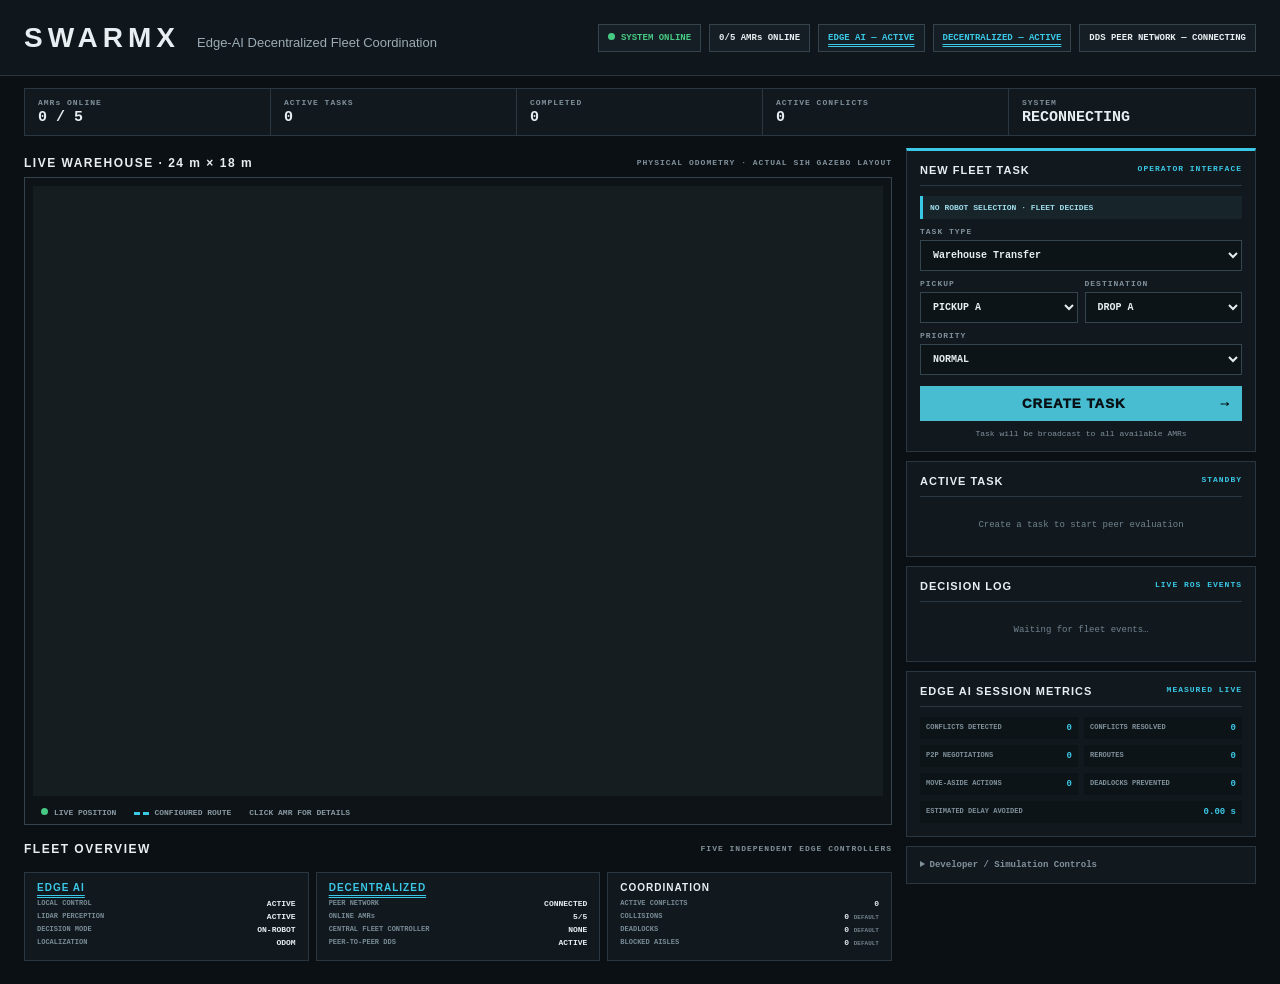
==== src/edge_ai_nav/edge_ai_nav/visualization/static/fleet_dashboard.html @ 5ed185f3 "warehouse" ====
<!doctype html><html><head><meta charset="utf-8"><meta name="viewport" content="width=device-width,initial-scale=1"><title>SWARMX Fleet Command</title><link rel="stylesheet" href="fleet_dashboard.css"></head>
<body><header><div class="brand"><h1>SWARMX</h1><p>Edge-AI Decentralized Fleet Coordination</p></div><div class="header-badges"><b class="online"><i></i>SYSTEM ONLINE</b><b><span id="active-robots">0/5</span> AMRs ONLINE</b><b class="core">EDGE AI — ACTIVE</b><b class="core">DECENTRALIZED — ACTIVE</b><b>DDS PEER NETWORK — <span id="peer-network">CONNECTING</span></b></div></header>
<main><section class="summary"><div><span>AMRs ONLINE</span><b id="sum-online">0 / 5</b></div><div><span>ACTIVE TASKS</span><b id="sum-active">0</b></div><div><span>COMPLETED</span><b id="sum-completed">0</b></div><div><span>ACTIVE CONFLICTS</span><b id="sum-conflicts">0</b></div><div><span>SYSTEM</span><b id="system">WAITING FOR ROS</b></div></section>
<section class="workspace"><div class="primary"><div class="section-title"><h2>LIVE WAREHOUSE · 24 m × 18 m</h2><span>PHYSICAL ODOMETRY · ACTUAL SIH GAZEBO LAYOUT</span></div>
<div class="map-shell"><svg id="warehouse-map" viewBox="0 0 1200 900" role="img" aria-label="Live SIH warehouse map"></svg><div id="robot-detail" class="robot-detail hidden"></div><div class="map-legend"><span><i class="live-dot"></i>LIVE POSITION</span><span><i class="route-dot"></i>CONFIGURED ROUTE</span><span>CLICK AMR FOR DETAILS</span></div></div>
<div class="section-title fleet-title"><h2>FLEET OVERVIEW</h2><span>FIVE INDEPENDENT EDGE CONTROLLERS</span></div><div id="fleet" class="fleet"></div>
<div class="status-panels"><div class="status-panel"><h3 class="core">EDGE AI</h3><p><span>LOCAL CONTROL</span><b>ACTIVE</b></p><p><span>LIDAR PERCEPTION</span><b>ACTIVE</b></p><p><span>DECISION MODE</span><b>ON-ROBOT</b></p><p><span>LOCALIZATION</span><b>ODOM</b></p></div><div class="status-panel"><h3 class="core">DECENTRALIZED</h3><p><span>PEER NETWORK</span><b id="peer-panel">CONNECTED</b></p><p><span>ONLINE AMRs</span><b id="online-panel">5/5</b></p><p><span>CENTRAL FLEET CONTROLLER</span><b>NONE</b></p><p><span>PEER-TO-PEER DDS</span><b>ACTIVE</b></p></div><div class="status-panel"><h3>COORDINATION</h3><p><span>ACTIVE CONFLICTS</span><b id="coord-conflicts">0</b></p><p><span>COLLISIONS</span><b>0 <small>DEFAULT</small></b></p><p><span>DEADLOCKS</span><b>0 <small>DEFAULT</small></b></p><p><span>BLOCKED AISLES</span><b>0 <small>DEFAULT</small></b></p></div></div></div>
<aside><div class="panel task-form"><div class="panel-head"><span>NEW FLEET TASK</span><i>OPERATOR INTERFACE</i></div><div class="no-select">NO ROBOT SELECTION · FLEET DECIDES</div>
<label>TASK TYPE</label><select id="type"><option value="WAREHOUSE_TRANSFER">Warehouse Transfer</option><option value="MATERIAL_PICKUP">Material Pickup</option><option value="DELIVERY">Delivery</option><option value="INSPECTION">Inspection</option><option value="RETURN_TO_LOADING_BAY">Return to Loading Bay</option></select>
<div class="form-row"><div><label>PICKUP</label><select id="pickup"><option value="PICKUP_A">PICKUP A</option><option value="PICKUP_B">PICKUP B</option><option value="LOADING_BAY">LOADING BAY</option><option value="INTERSECTION_A">INTERSECTION A</option></select></div><div><label>DESTINATION</label><select id="destination"><option value="DROP_A">DROP A</option><option value="DROP_B">DROP B</option><option value="LOADING_BAY">LOADING BAY</option><option value="CHARGING_STATION">CHARGING STATION</option></select></div></div>
<label>PRIORITY</label><select id="priority"><option value="1">LOW</option><option value="2" selected>NORMAL</option><option value="3">HIGH</option><option value="4">URGENT</option></select><button id="create">CREATE TASK <span>→</span></button><div id="dispatch" class="dispatch">Task will be broadcast to all available AMRs</div></div>
<div class="panel task-watch"><div class="panel-head"><span>ACTIVE TASK</span><i id="task-state">STANDBY</i></div><div id="task-watch" class="empty">Create a task to start peer evaluation</div></div>
<div class="panel event-panel"><div class="panel-head"><span>DECISION LOG</span><i>LIVE ROS EVENTS</i></div><div id="events" class="events"><div class="empty">Waiting for fleet events…</div></div></div>
<div class="panel metric-panel"><div class="panel-head"><span>EDGE AI SESSION METRICS</span><i>MEASURED LIVE</i></div><div class="metric-grid"><span>CONFLICTS DETECTED<b id="m-detected">0</b></span><span>CONFLICTS RESOLVED<b id="m-resolved">0</b></span><span>P2P NEGOTIATIONS<b id="m-negotiations">0</b></span><span>REROUTES<b id="m-reroutes">0</b></span><span>MOVE-ASIDE ACTIONS<b id="m-move-aside">0</b></span><span>DEADLOCKS PREVENTED<b id="m-deadlocks">0</b></span><span class="wide">ESTIMATED DELAY AVOIDED<b id="m-delay">0.00 s</b></span></div></div>
<details class="panel developer"><summary>Developer / Simulation Controls</summary><p>Simulation controls remain available through the existing ROS launch and test tools.</p></details></aside></section></main><script src="fleet_dashboard.js"></script></body></html>
---- src/edge_ai_nav/edge_ai_nav/visualization/static/fleet_dashboard.css ----
:root{--bg:#0b1014;--panel:#11191f;--panel2:#151f26;--line:#2a3740;--text:#e8eef1;--muted:#80909a;--cyan:#3bc8e6;--green:#47c983;--amber:#e3ad48}*{box-sizing:border-box}body{margin:0;background:#0b1014;color:var(--text);font-family:Inter,Segoe UI,Arial,sans-serif}header{height:76px;display:flex;align-items:center;justify-content:space-between;padding:0 24px;border-bottom:1px solid var(--line);background:#10171c}.brand{display:flex;align-items:baseline;gap:17px}.brand h1{margin:0;font-size:28px;letter-spacing:5px}.brand p{margin:0;color:#9babb4;font-size:13px}.header-badges{display:flex;align-items:center;gap:8px}.header-badges b{border:1px solid #34434c;background:#151e24;padding:8px 9px;font:700 9px ui-monospace,monospace;white-space:nowrap}.header-badges .core,.core{color:var(--cyan);font-weight:900;text-decoration-line:underline;text-decoration-style:double;text-underline-offset:4px}.online{color:var(--green)}.online i,.live-dot{display:inline-block;width:7px;height:7px;background:var(--green);border-radius:50%;margin-right:6px}.summary{display:grid;grid-template-columns:repeat(5,1fr);margin:12px 24px;border:1px solid var(--line);background:#11191f}.summary div{padding:9px 13px;border-right:1px solid var(--line)}.summary div:last-child{border:0}.summary span{display:block;font:700 8px ui-monospace,monospace;color:var(--muted);letter-spacing:1px}.summary b{font:800 15px ui-monospace,monospace}.workspace{display:grid;grid-template-columns:minmax(760px,1fr) 350px;gap:14px;padding:0 24px 24px}.section-title{height:29px;display:flex;align-items:center;justify-content:space-between}.section-title h2{font-size:12px;letter-spacing:1.5px;margin:0}.section-title span{font:700 8px ui-monospace,monospace;color:var(--muted);letter-spacing:1px}
.map-shell{position:relative;background:#0d1317;border:1px solid #34434c;padding:8px 8px 28px;min-height:530px}#warehouse-map{display:block;width:100%;height:auto;max-height:610px;background:#161d21}.floor{fill:#151c20}.zone{stroke:none}.good{fill:#173346}.degraded{fill:#473b1d}.denied{fill:#292327}.corridor{fill:#49545a;opacity:.88}.zone-label{font:700 13px ui-monospace,monospace;fill:#9aabb4;letter-spacing:1px}.intersection{fill:none;stroke-width:5;stroke-dasharray:9 7}.ia{stroke:#e0bb47}.ib{stroke:#dc7b3d}.intersection-label{font:800 12px ui-monospace,monospace;text-anchor:middle;fill:#d9dfe2}.narrow{fill:#56292c;stroke:#c36b63;stroke-width:3}.rack{fill:#263945;stroke:#627684;stroke-width:3}.rack+.zone-label{font-size:11px;fill:#9aacb6}.obstacle-area{fill:none;stroke:#cb9550;stroke-width:3;stroke-dasharray:8 6}.warehouse-border{fill:none;stroke:#a0aab0;stroke-width:7}.station circle{stroke-width:4}.station path{stroke:#e9f3f5;stroke-width:3}.station text{font:800 11px ui-monospace,monospace;fill:#dce6e9}.station.pickup circle{fill:#17734a;stroke:#58d696}.station.drop circle{fill:#7a343b;stroke:#ed6975}.station.charge circle{fill:#236b78;stroke:#57d9ed}.mission-route{fill:none;stroke:#51d9ee;stroke-width:7;stroke-linecap:round;stroke-linejoin:round;stroke-dasharray:14 9;filter:url(#glow)}.route-destination{fill:#0e171b;stroke:#51d9ee;stroke-width:5}.route-task{fill:#7ee7f5;font:800 12px ui-monospace,monospace}.robot-marker{cursor:pointer}.robot-halo{fill:color-mix(in srgb,var(--robot) 18%,transparent);stroke:var(--robot);stroke-width:3}.robot-arrow{fill:var(--robot);stroke:#fff;stroke-width:2}.robot-tag{fill:#0c1216;stroke:#53636c}.robot-label,.robot-battery{text-anchor:middle;fill:#fff;font:800 11px ui-monospace,monospace}.robot-battery{fill:#aebbc2;font-size:8px}.robot-marker.evaluating .robot-halo{stroke-width:8;stroke-dasharray:9 5}.robot-marker.winner .robot-halo{stroke-width:7;filter:url(#glow)}.map-legend{position:absolute;left:16px;bottom:7px;display:flex;gap:18px;color:#8898a1;font:700 8px ui-monospace,monospace}.route-dot{display:inline-block;width:15px;border-top:3px dashed var(--cyan);margin-right:5px}.robot-detail{position:absolute;right:16px;top:16px;width:225px;background:#0e171ced;border:1px solid #50616b;padding:13px;z-index:4}.robot-detail.hidden{display:none}.robot-detail h3{margin:0 0 10px;font-size:15px}.robot-detail h3 i{display:inline-block;width:9px;height:9px;background:var(--robot);border-radius:50%;margin-right:7px}.robot-detail div{display:grid;grid-template-columns:1fr 1fr;gap:6px}.robot-detail span{font:700 8px ui-monospace,monospace;color:var(--muted)}.robot-detail b{font:800 9px ui-monospace,monospace}.robot-detail .active{color:var(--cyan)}.detail-close{position:absolute;right:6px;top:4px;width:auto;margin:0;padding:2px 7px;background:none;color:#aebbc2;font-size:16px}
.fleet-title{margin-top:9px}.fleet{display:grid;grid-template-columns:repeat(5,minmax(130px,1fr));gap:7px}.robot-card{--robot:#fff;background:#111a20;border:1px solid var(--line);border-top:3px solid var(--robot);padding:9px}.robot-top{display:flex;justify-content:space-between;align-items:center}.robot-name{font-size:12px;font-weight:900}.robot-name i{display:inline-block;width:7px;height:7px;border-radius:50%;background:var(--robot);margin-right:5px}.state{font:800 7px ui-monospace,monospace;color:#a8b6bd}.state.EXECUTING{color:var(--green)}.state.ASSIGNED,.state.WAITING{color:var(--amber)}.state.OFFLINE{color:#e76573}.card-task{font:700 8px ui-monospace,monospace;color:#9ddce8;margin:7px 0;white-space:nowrap;overflow:hidden;text-overflow:ellipsis}.robot-card dl{display:grid;grid-template-columns:1fr 1fr;gap:3px;margin:0}.robot-card dt{font:700 7px ui-monospace,monospace;color:#71838e}.robot-card dd{font:800 8px ui-monospace,monospace;margin:0;text-align:right;white-space:nowrap;overflow:hidden;text-overflow:ellipsis}.progress{height:3px;background:#080d10;margin-top:7px}.progress i{display:block;height:100%;background:var(--robot)}.status-panels{display:grid;grid-template-columns:repeat(3,1fr);gap:7px;margin-top:9px}.status-panel{background:#11191f;border:1px solid var(--line);padding:9px 12px}.status-panel h3{font-size:10px;letter-spacing:1px;margin:0 0 6px}.status-panel p{display:flex;justify-content:space-between;margin:4px 0}.status-panel p span{font:700 7px ui-monospace,monospace;color:#788b95}.status-panel p b{font:800 8px ui-monospace,monospace}.status-panel small{font-size:6px;color:#71808a}
aside{display:flex;flex-direction:column;gap:9px}.panel{background:#11191f;border:1px solid var(--line);padding:13px}.panel-head{display:flex;justify-content:space-between;border-bottom:1px solid var(--line);padding-bottom:9px;margin-bottom:10px;font-size:11px;font-weight:900;letter-spacing:1px}.panel-head i{font:700 8px ui-monospace,monospace;color:var(--cyan)}.no-select{background:#17252b;border-left:3px solid var(--cyan);padding:7px;font:800 8px ui-monospace,monospace;color:#9edcea}label{display:block;margin:8px 0 4px;color:#80909a;font:800 8px ui-monospace,monospace;letter-spacing:1px}select{width:100%;background:#0d1418;color:#e6edef;border:1px solid #35454e;padding:8px;font:700 10px ui-monospace,monospace}.form-row{display:grid;grid-template-columns:1fr 1fr;gap:7px}button{width:100%;margin-top:11px;padding:10px;border:0;background:#48bdd2;color:#071014;font-weight:950;letter-spacing:1px;cursor:pointer}button span{float:right}.dispatch{padding-top:8px;text-align:center;font:8px ui-monospace,monospace;color:#81919a}.task-id{font:900 19px ui-monospace,monospace}.task-type{color:#93a6af;font:800 9px ui-monospace,monospace}.task-route{display:grid;grid-template-columns:1fr 18px 1fr;align-items:center;margin:9px 0;padding:8px;background:#0d1418;text-align:center;font:800 9px ui-monospace,monospace}.task-route i{color:var(--cyan)}.bidding,.auto{color:var(--amber);font:900 10px ui-monospace,monospace;margin:8px 0}.auto{color:var(--green)}.winner{font-size:22px;font-weight:950;color:var(--cyan)}.reason,.assignment-mode{font:8px ui-monospace,monospace;color:#8fa0a9;line-height:1.6}.assignment-mode{margin-top:7px;color:#58cde2}.bid{display:flex;justify-content:space-between;border-top:1px solid #25323a;padding:5px 0;font:8px ui-monospace,monospace}.bid b{color:var(--green)}.events{max-height:190px;overflow:auto}.event{display:grid;grid-template-columns:53px 1fr;gap:5px;padding:5px 0;border-bottom:1px solid #25323a;font:8px ui-monospace,monospace}.event time{color:var(--cyan)}.event span{color:#acbac1}.empty{text-align:center;padding:13px;color:#71838d;font:9px ui-monospace,monospace}.developer summary{cursor:pointer;color:#81929b;font:800 9px ui-monospace,monospace}.developer p{font:8px ui-monospace,monospace;color:#71838d}.task-form{border-top:3px solid var(--cyan)}
.mission-route{stroke:var(--route);stroke-width:2.5;opacity:0.32;filter:none}.route-destination{stroke:var(--route);stroke-width:2.5;opacity:0.32}.route-task{fill:var(--route);opacity:0.65}
.metric-grid{display:grid;grid-template-columns:1fr 1fr;gap:6px}.metric-grid span{display:flex;justify-content:space-between;background:#0d1418;padding:6px;color:#7f919b;font:700 7px ui-monospace,monospace}.metric-grid b{color:var(--cyan);font-size:9px}.metric-grid .wide{grid-column:1/-1}
@media(max-width:1100px){header{height:auto;min-height:76px;flex-wrap:wrap;gap:12px;padding-top:12px;padding-bottom:12px}.header-badges{flex-wrap:wrap}.workspace{grid-template-columns:1fr}.fleet{grid-template-columns:repeat(2,1fr)}.status-panels{grid-template-columns:1fr}.map-shell{min-height:420px}}
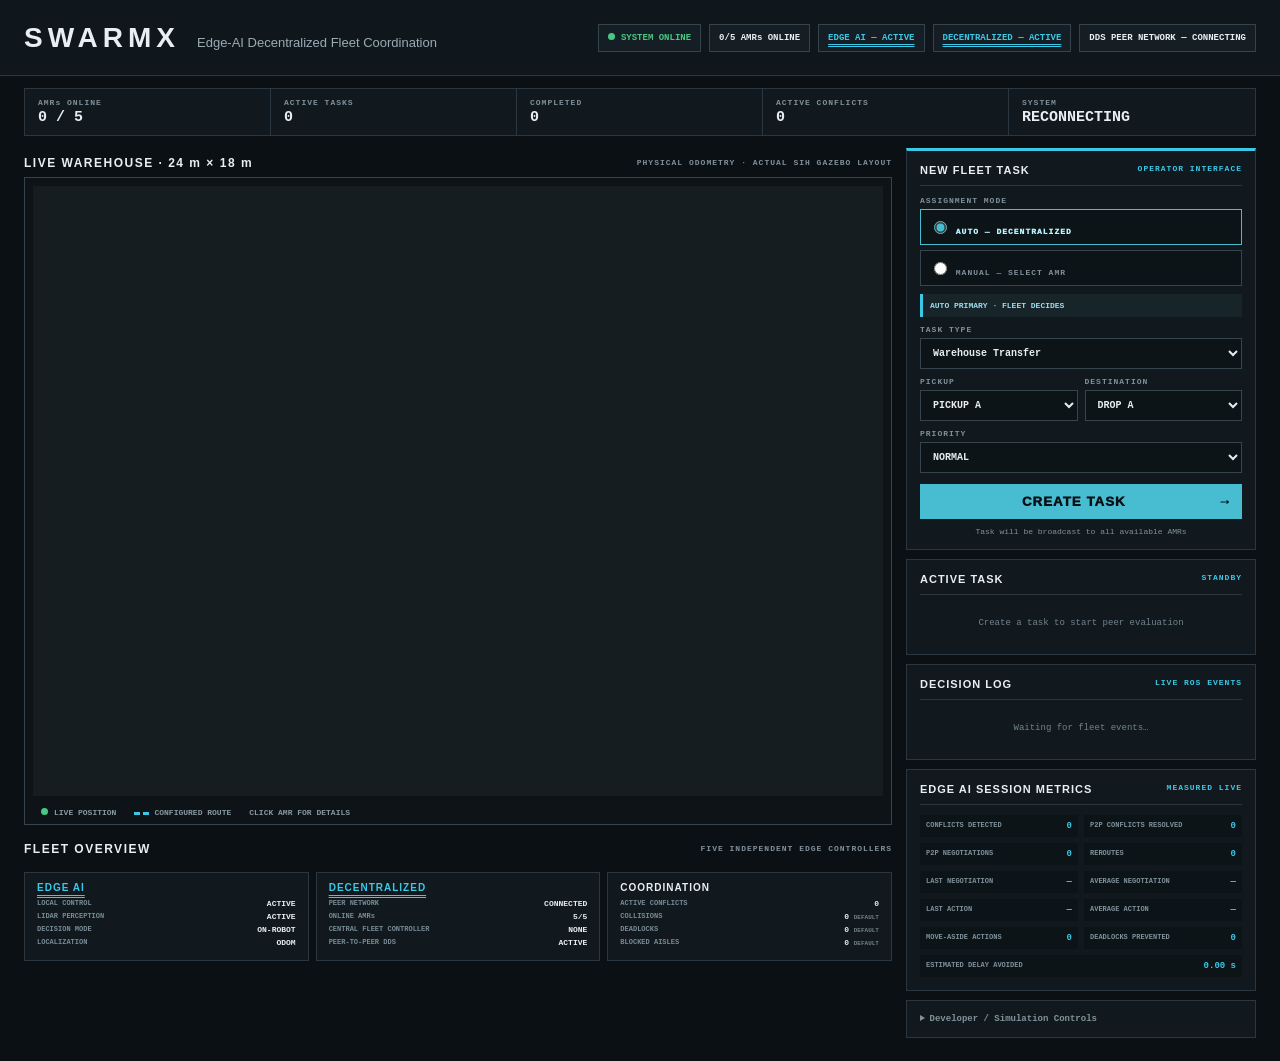
==== commit 79c70293: "Dashboard Updated" ====
--- a/src/edge_ai_nav/edge_ai_nav/visualization/static/fleet_dashboard.html
+++ b/src/edge_ai_nav/edge_ai_nav/visualization/static/fleet_dashboard.html
@@ -5,11 +5,11 @@
 <div class="map-shell"><svg id="warehouse-map" viewBox="0 0 1200 900" role="img" aria-label="Live SIH warehouse map"></svg><div id="robot-detail" class="robot-detail hidden"></div><div class="map-legend"><span><i class="live-dot"></i>LIVE POSITION</span><span><i class="route-dot"></i>CONFIGURED ROUTE</span><span>CLICK AMR FOR DETAILS</span></div></div>
 <div class="section-title fleet-title"><h2>FLEET OVERVIEW</h2><span>FIVE INDEPENDENT EDGE CONTROLLERS</span></div><div id="fleet" class="fleet"></div>
 <div class="status-panels"><div class="status-panel"><h3 class="core">EDGE AI</h3><p><span>LOCAL CONTROL</span><b>ACTIVE</b></p><p><span>LIDAR PERCEPTION</span><b>ACTIVE</b></p><p><span>DECISION MODE</span><b>ON-ROBOT</b></p><p><span>LOCALIZATION</span><b>ODOM</b></p></div><div class="status-panel"><h3 class="core">DECENTRALIZED</h3><p><span>PEER NETWORK</span><b id="peer-panel">CONNECTED</b></p><p><span>ONLINE AMRs</span><b id="online-panel">5/5</b></p><p><span>CENTRAL FLEET CONTROLLER</span><b>NONE</b></p><p><span>PEER-TO-PEER DDS</span><b>ACTIVE</b></p></div><div class="status-panel"><h3>COORDINATION</h3><p><span>ACTIVE CONFLICTS</span><b id="coord-conflicts">0</b></p><p><span>COLLISIONS</span><b>0 <small>DEFAULT</small></b></p><p><span>DEADLOCKS</span><b>0 <small>DEFAULT</small></b></p><p><span>BLOCKED AISLES</span><b>0 <small>DEFAULT</small></b></p></div></div></div>
-<aside><div class="panel task-form"><div class="panel-head"><span>NEW FLEET TASK</span><i>OPERATOR INTERFACE</i></div><div class="no-select">NO ROBOT SELECTION · FLEET DECIDES</div>
+<aside><div class="panel task-form"><div class="panel-head"><span>NEW FLEET TASK</span><i>OPERATOR INTERFACE</i></div><label>ASSIGNMENT MODE</label><div class="assignment-picker"><label class="primary-mode"><input type="radio" name="assignment-mode" value="AUTO" checked> AUTO — DECENTRALIZED</label><label><input type="radio" name="assignment-mode" value="MANUAL"> MANUAL — SELECT AMR</label></div><div id="manual-robot-wrap" class="manual-robot hidden"><label>OPERATOR SELECTED AMR</label><select id="manual-robot"><option value="amr_alpha">ALPHA 1</option><option value="amr_bravo">ALPHA 2</option><option value="amr_charlie">ALPHA 3</option><option value="amr_delta">ALPHA 4</option><option value="amr_echo">ALPHA 5</option></select></div><div id="assignment-note" class="no-select">AUTO PRIMARY · FLEET DECIDES</div>
 <label>TASK TYPE</label><select id="type"><option value="WAREHOUSE_TRANSFER">Warehouse Transfer</option><option value="MATERIAL_PICKUP">Material Pickup</option><option value="DELIVERY">Delivery</option><option value="INSPECTION">Inspection</option><option value="RETURN_TO_LOADING_BAY">Return to Loading Bay</option></select>
 <div class="form-row"><div><label>PICKUP</label><select id="pickup"><option value="PICKUP_A">PICKUP A</option><option value="PICKUP_B">PICKUP B</option><option value="LOADING_BAY">LOADING BAY</option><option value="INTERSECTION_A">INTERSECTION A</option></select></div><div><label>DESTINATION</label><select id="destination"><option value="DROP_A">DROP A</option><option value="DROP_B">DROP B</option><option value="LOADING_BAY">LOADING BAY</option><option value="CHARGING_STATION">CHARGING STATION</option></select></div></div>
 <label>PRIORITY</label><select id="priority"><option value="1">LOW</option><option value="2" selected>NORMAL</option><option value="3">HIGH</option><option value="4">URGENT</option></select><button id="create">CREATE TASK <span>→</span></button><div id="dispatch" class="dispatch">Task will be broadcast to all available AMRs</div></div>
 <div class="panel task-watch"><div class="panel-head"><span>ACTIVE TASK</span><i id="task-state">STANDBY</i></div><div id="task-watch" class="empty">Create a task to start peer evaluation</div></div>
 <div class="panel event-panel"><div class="panel-head"><span>DECISION LOG</span><i>LIVE ROS EVENTS</i></div><div id="events" class="events"><div class="empty">Waiting for fleet events…</div></div></div>
-<div class="panel metric-panel"><div class="panel-head"><span>EDGE AI SESSION METRICS</span><i>MEASURED LIVE</i></div><div class="metric-grid"><span>CONFLICTS DETECTED<b id="m-detected">0</b></span><span>CONFLICTS RESOLVED<b id="m-resolved">0</b></span><span>P2P NEGOTIATIONS<b id="m-negotiations">0</b></span><span>REROUTES<b id="m-reroutes">0</b></span><span>MOVE-ASIDE ACTIONS<b id="m-move-aside">0</b></span><span>DEADLOCKS PREVENTED<b id="m-deadlocks">0</b></span><span class="wide">ESTIMATED DELAY AVOIDED<b id="m-delay">0.00 s</b></span></div></div>
+<div class="panel metric-panel"><div class="panel-head"><span>EDGE AI SESSION METRICS</span><i>MEASURED LIVE</i></div><div class="metric-grid"><span>CONFLICTS DETECTED<b id="m-detected">0</b></span><span>P2P CONFLICTS RESOLVED<b id="m-resolved">0</b></span><span>P2P NEGOTIATIONS<b id="m-negotiations">0</b></span><span>REROUTES<b id="m-reroutes">0</b></span><span>LAST NEGOTIATION<b id="m-last-decision">—</b></span><span>AVERAGE NEGOTIATION<b id="m-avg-decision">—</b></span><span>LAST ACTION<b id="m-last-action">—</b></span><span>AVERAGE ACTION<b id="m-avg-action">—</b></span><span>MOVE-ASIDE ACTIONS<b id="m-move-aside">0</b></span><span>DEADLOCKS PREVENTED<b id="m-deadlocks">0</b></span><span class="wide">ESTIMATED DELAY AVOIDED<b id="m-delay">0.00 s</b></span></div></div>
 <details class="panel developer"><summary>Developer / Simulation Controls</summary><p>Simulation controls remain available through the existing ROS launch and test tools.</p></details></aside></section></main><script src="fleet_dashboard.js"></script></body></html>
--- a/src/edge_ai_nav/edge_ai_nav/visualization/static/fleet_dashboard.css
+++ b/src/edge_ai_nav/edge_ai_nav/visualization/static/fleet_dashboard.css
@@ -1,7 +1,13 @@
 :root{--bg:#0b1014;--panel:#11191f;--panel2:#151f26;--line:#2a3740;--text:#e8eef1;--muted:#80909a;--cyan:#3bc8e6;--green:#47c983;--amber:#e3ad48}*{box-sizing:border-box}body{margin:0;background:#0b1014;color:var(--text);font-family:Inter,Segoe UI,Arial,sans-serif}header{height:76px;display:flex;align-items:center;justify-content:space-between;padding:0 24px;border-bottom:1px solid var(--line);background:#10171c}.brand{display:flex;align-items:baseline;gap:17px}.brand h1{margin:0;font-size:28px;letter-spacing:5px}.brand p{margin:0;color:#9babb4;font-size:13px}.header-badges{display:flex;align-items:center;gap:8px}.header-badges b{border:1px solid #34434c;background:#151e24;padding:8px 9px;font:700 9px ui-monospace,monospace;white-space:nowrap}.header-badges .core,.core{color:var(--cyan);font-weight:900;text-decoration-line:underline;text-decoration-style:double;text-underline-offset:4px}.online{color:var(--green)}.online i,.live-dot{display:inline-block;width:7px;height:7px;background:var(--green);border-radius:50%;margin-right:6px}.summary{display:grid;grid-template-columns:repeat(5,1fr);margin:12px 24px;border:1px solid var(--line);background:#11191f}.summary div{padding:9px 13px;border-right:1px solid var(--line)}.summary div:last-child{border:0}.summary span{display:block;font:700 8px ui-monospace,monospace;color:var(--muted);letter-spacing:1px}.summary b{font:800 15px ui-monospace,monospace}.workspace{display:grid;grid-template-columns:minmax(760px,1fr) 350px;gap:14px;padding:0 24px 24px}.section-title{height:29px;display:flex;align-items:center;justify-content:space-between}.section-title h2{font-size:12px;letter-spacing:1.5px;margin:0}.section-title span{font:700 8px ui-monospace,monospace;color:var(--muted);letter-spacing:1px}
-.map-shell{position:relative;background:#0d1317;border:1px solid #34434c;padding:8px 8px 28px;min-height:530px}#warehouse-map{display:block;width:100%;height:auto;max-height:610px;background:#161d21}.floor{fill:#151c20}.zone{stroke:none}.good{fill:#173346}.degraded{fill:#473b1d}.denied{fill:#292327}.corridor{fill:#49545a;opacity:.88}.zone-label{font:700 13px ui-monospace,monospace;fill:#9aabb4;letter-spacing:1px}.intersection{fill:none;stroke-width:5;stroke-dasharray:9 7}.ia{stroke:#e0bb47}.ib{stroke:#dc7b3d}.intersection-label{font:800 12px ui-monospace,monospace;text-anchor:middle;fill:#d9dfe2}.narrow{fill:#56292c;stroke:#c36b63;stroke-width:3}.rack{fill:#263945;stroke:#627684;stroke-width:3}.rack+.zone-label{font-size:11px;fill:#9aacb6}.obstacle-area{fill:none;stroke:#cb9550;stroke-width:3;stroke-dasharray:8 6}.warehouse-border{fill:none;stroke:#a0aab0;stroke-width:7}.station circle{stroke-width:4}.station path{stroke:#e9f3f5;stroke-width:3}.station text{font:800 11px ui-monospace,monospace;fill:#dce6e9}.station.pickup circle{fill:#17734a;stroke:#58d696}.station.drop circle{fill:#7a343b;stroke:#ed6975}.station.charge circle{fill:#236b78;stroke:#57d9ed}.mission-route{fill:none;stroke:#51d9ee;stroke-width:7;stroke-linecap:round;stroke-linejoin:round;stroke-dasharray:14 9;filter:url(#glow)}.route-destination{fill:#0e171b;stroke:#51d9ee;stroke-width:5}.route-task{fill:#7ee7f5;font:800 12px ui-monospace,monospace}.robot-marker{cursor:pointer}.robot-halo{fill:color-mix(in srgb,var(--robot) 18%,transparent);stroke:var(--robot);stroke-width:3}.robot-arrow{fill:var(--robot);stroke:#fff;stroke-width:2}.robot-tag{fill:#0c1216;stroke:#53636c}.robot-label,.robot-battery{text-anchor:middle;fill:#fff;font:800 11px ui-monospace,monospace}.robot-battery{fill:#aebbc2;font-size:8px}.robot-marker.evaluating .robot-halo{stroke-width:8;stroke-dasharray:9 5}.robot-marker.winner .robot-halo{stroke-width:7;filter:url(#glow)}.map-legend{position:absolute;left:16px;bottom:7px;display:flex;gap:18px;color:#8898a1;font:700 8px ui-monospace,monospace}.route-dot{display:inline-block;width:15px;border-top:3px dashed var(--cyan);margin-right:5px}.robot-detail{position:absolute;right:16px;top:16px;width:225px;background:#0e171ced;border:1px solid #50616b;padding:13px;z-index:4}.robot-detail.hidden{display:none}.robot-detail h3{margin:0 0 10px;font-size:15px}.robot-detail h3 i{display:inline-block;width:9px;height:9px;background:var(--robot);border-radius:50%;margin-right:7px}.robot-detail div{display:grid;grid-template-columns:1fr 1fr;gap:6px}.robot-detail span{font:700 8px ui-monospace,monospace;color:var(--muted)}.robot-detail b{font:800 9px ui-monospace,monospace}.robot-detail .active{color:var(--cyan)}.detail-close{position:absolute;right:6px;top:4px;width:auto;margin:0;padding:2px 7px;background:none;color:#aebbc2;font-size:16px}
-.fleet-title{margin-top:9px}.fleet{display:grid;grid-template-columns:repeat(5,minmax(130px,1fr));gap:7px}.robot-card{--robot:#fff;background:#111a20;border:1px solid var(--line);border-top:3px solid var(--robot);padding:9px}.robot-top{display:flex;justify-content:space-between;align-items:center}.robot-name{font-size:12px;font-weight:900}.robot-name i{display:inline-block;width:7px;height:7px;border-radius:50%;background:var(--robot);margin-right:5px}.state{font:800 7px ui-monospace,monospace;color:#a8b6bd}.state.EXECUTING{color:var(--green)}.state.ASSIGNED,.state.WAITING{color:var(--amber)}.state.OFFLINE{color:#e76573}.card-task{font:700 8px ui-monospace,monospace;color:#9ddce8;margin:7px 0;white-space:nowrap;overflow:hidden;text-overflow:ellipsis}.robot-card dl{display:grid;grid-template-columns:1fr 1fr;gap:3px;margin:0}.robot-card dt{font:700 7px ui-monospace,monospace;color:#71838e}.robot-card dd{font:800 8px ui-monospace,monospace;margin:0;text-align:right;white-space:nowrap;overflow:hidden;text-overflow:ellipsis}.progress{height:3px;background:#080d10;margin-top:7px}.progress i{display:block;height:100%;background:var(--robot)}.status-panels{display:grid;grid-template-columns:repeat(3,1fr);gap:7px;margin-top:9px}.status-panel{background:#11191f;border:1px solid var(--line);padding:9px 12px}.status-panel h3{font-size:10px;letter-spacing:1px;margin:0 0 6px}.status-panel p{display:flex;justify-content:space-between;margin:4px 0}.status-panel p span{font:700 7px ui-monospace,monospace;color:#788b95}.status-panel p b{font:800 8px ui-monospace,monospace}.status-panel small{font-size:6px;color:#71808a}
+.map-shell{position:relative;background:#0d1317;border:1px solid #34434c;padding:8px 8px 28px;min-height:530px}#warehouse-map{display:block;width:100%;height:auto;max-height:610px;background:#161d21}.floor{fill:#151c20}.zone{stroke:none}.good{fill:#173346}.degraded{fill:#473b1d}.denied{fill:#292327}.corridor{fill:#49545a;opacity:.88}.zone-label{font:700 13px ui-monospace,monospace;fill:#9aabb4;letter-spacing:1px}.intersection{fill:none;stroke-width:5;stroke-dasharray:9 7}.ia{stroke:#e0bb47}.ib{stroke:#dc7b3d}.intersection-label{font:800 12px ui-monospace,monospace;text-anchor:middle;fill:#d9dfe2}.narrow{fill:#56292c;stroke:#c36b63;stroke-width:3}.rack{fill:#263945;stroke:#627684;stroke-width:3}.rack+.zone-label{font-size:11px;fill:#9aacb6}.obstacle-area{fill:none;stroke:#cb9550;stroke-width:3;stroke-dasharray:8 6}.warehouse-border{fill:none;stroke:#a0aab0;stroke-width:7}.station circle{stroke-width:4}.station path{stroke:#e9f3f5;stroke-width:3}.station text{font:800 11px ui-monospace,monospace;fill:#dce6e9}.station.pickup circle{fill:#17734a;stroke:#58d696}.station.drop circle{fill:#7a343b;stroke:#ed6975}.station.charge circle{fill:#236b78;stroke:#57d9ed}.mission-route{fill:none;stroke:var(--route,#51d9ee);stroke-width:7;stroke-linecap:round;stroke-linejoin:round;stroke-dasharray:14 9;filter:url(#glow)}.charging-route{opacity:.23;stroke-width:2;filter:none}.route-destination{fill:#0e171b;stroke:#51d9ee;stroke-width:5}.route-task{fill:#7ee7f5;font:800 12px ui-monospace,monospace}.robot-marker{cursor:pointer}.robot-halo{fill:color-mix(in srgb,var(--robot) 18%,transparent);stroke:var(--robot);stroke-width:3}.robot-arrow{fill:var(--robot);stroke:#fff;stroke-width:2}.robot-tag{fill:#0c1216;stroke:#53636c}.robot-label,.robot-battery{text-anchor:middle;fill:#fff;font:800 11px ui-monospace,monospace}.robot-battery{fill:#aebbc2;font-size:8px}.robot-marker.evaluating .robot-halo{stroke-width:8;stroke-dasharray:9 5}.robot-marker.winner .robot-halo{stroke-width:7;filter:url(#glow)}.map-legend{position:absolute;left:16px;bottom:7px;display:flex;gap:18px;color:#8898a1;font:700 8px ui-monospace,monospace}.route-dot{display:inline-block;width:15px;border-top:3px dashed var(--cyan);margin-right:5px}.robot-detail{position:absolute;right:16px;top:16px;width:225px;background:#0e171ced;border:1px solid #50616b;padding:13px;z-index:4}.robot-detail.hidden{display:none}.robot-detail h3{margin:0 0 10px;font-size:15px}.robot-detail h3 i{display:inline-block;width:9px;height:9px;background:var(--robot);border-radius:50%;margin-right:7px}.robot-detail div{display:grid;grid-template-columns:1fr 1fr;gap:6px}.robot-detail span{font:700 8px ui-monospace,monospace;color:var(--muted)}.robot-detail b{font:800 9px ui-monospace,monospace}.robot-detail .active{color:var(--cyan)}.detail-close{position:absolute;right:6px;top:4px;width:auto;margin:0;padding:2px 7px;background:none;color:#aebbc2;font-size:16px}
+.fleet-title{margin-top:9px}.fleet{display:grid;grid-template-columns:repeat(5,minmax(130px,1fr));gap:7px}.robot-card{--robot:#fff;background:#111a20;border:1px solid var(--line);border-top:3px solid var(--robot);padding:9px}.robot-top,.battery-row{display:flex;justify-content:space-between;align-items:center}.robot-name{font-size:12px;font-weight:900}.robot-name i{display:inline-block;width:7px;height:7px;border-radius:50%;background:var(--robot);margin-right:5px}.state{font:800 7px ui-monospace,monospace;color:#a8b6bd}.state.EXECUTING,.state.CHARGING{color:var(--green)}.state.ASSIGNED,.state.WAITING,.state.DOCKING{color:var(--amber)}.state.OFFLINE{color:#e76573}.card-task{font:700 8px ui-monospace,monospace;color:#9ddce8;margin:7px 0;white-space:nowrap;overflow:hidden;text-overflow:ellipsis}.battery-row{font:800 7px ui-monospace,monospace;margin-bottom:3px}.battery-row span{color:#71838e}.battery-bar{height:5px;background:#080d10;margin-bottom:7px}.battery-bar i{display:block;height:100%;background:#43d17d}.battery-bar.low i{background:#e6b94f}.battery-bar.critical i{background:#ec5365}.battery-bar.charging i{background:#53d9ee}.robot-card dl{display:grid;grid-template-columns:1fr 1fr;gap:3px;margin:0}.robot-card dt{font:700 7px ui-monospace,monospace;color:#71838e}.robot-card dd{font:800 8px ui-monospace,monospace;margin:0;text-align:right;white-space:nowrap;overflow:hidden;text-overflow:ellipsis}.progress{height:3px;background:#080d10;margin-top:7px}.progress i{display:block;height:100%;background:var(--robot)}.status-panels{display:grid;grid-template-columns:repeat(3,1fr);gap:7px;margin-top:9px}.status-panel{background:#11191f;border:1px solid var(--line);padding:9px 12px}.status-panel h3{font-size:10px;letter-spacing:1px;margin:0 0 6px}.status-panel p{display:flex;justify-content:space-between;margin:4px 0}.status-panel p span{font:700 7px ui-monospace,monospace;color:#788b95}.status-panel p b{font:800 8px ui-monospace,monospace}.status-panel small{font-size:6px;color:#71808a}
 aside{display:flex;flex-direction:column;gap:9px}.panel{background:#11191f;border:1px solid var(--line);padding:13px}.panel-head{display:flex;justify-content:space-between;border-bottom:1px solid var(--line);padding-bottom:9px;margin-bottom:10px;font-size:11px;font-weight:900;letter-spacing:1px}.panel-head i{font:700 8px ui-monospace,monospace;color:var(--cyan)}.no-select{background:#17252b;border-left:3px solid var(--cyan);padding:7px;font:800 8px ui-monospace,monospace;color:#9edcea}label{display:block;margin:8px 0 4px;color:#80909a;font:800 8px ui-monospace,monospace;letter-spacing:1px}select{width:100%;background:#0d1418;color:#e6edef;border:1px solid #35454e;padding:8px;font:700 10px ui-monospace,monospace}.form-row{display:grid;grid-template-columns:1fr 1fr;gap:7px}button{width:100%;margin-top:11px;padding:10px;border:0;background:#48bdd2;color:#071014;font-weight:950;letter-spacing:1px;cursor:pointer}button span{float:right}.dispatch{padding-top:8px;text-align:center;font:8px ui-monospace,monospace;color:#81919a}.task-id{font:900 19px ui-monospace,monospace}.task-type{color:#93a6af;font:800 9px ui-monospace,monospace}.task-route{display:grid;grid-template-columns:1fr 18px 1fr;align-items:center;margin:9px 0;padding:8px;background:#0d1418;text-align:center;font:800 9px ui-monospace,monospace}.task-route i{color:var(--cyan)}.bidding,.auto{color:var(--amber);font:900 10px ui-monospace,monospace;margin:8px 0}.auto{color:var(--green)}.winner{font-size:22px;font-weight:950;color:var(--cyan)}.reason,.assignment-mode{font:8px ui-monospace,monospace;color:#8fa0a9;line-height:1.6}.assignment-mode{margin-top:7px;color:#58cde2}.bid{display:flex;justify-content:space-between;border-top:1px solid #25323a;padding:5px 0;font:8px ui-monospace,monospace}.bid b{color:var(--green)}.events{max-height:190px;overflow:auto}.event{display:grid;grid-template-columns:53px 1fr;gap:5px;padding:5px 0;border-bottom:1px solid #25323a;font:8px ui-monospace,monospace}.event time{color:var(--cyan)}.event span{color:#acbac1}.empty{text-align:center;padding:13px;color:#71838d;font:9px ui-monospace,monospace}.developer summary{cursor:pointer;color:#81929b;font:800 9px ui-monospace,monospace}.developer p{font:8px ui-monospace,monospace;color:#71838d}.task-form{border-top:3px solid var(--cyan)}
 .mission-route{stroke:var(--route);stroke-width:2.5;opacity:0.32;filter:none}.route-destination{stroke:var(--route);stroke-width:2.5;opacity:0.32}.route-task{fill:var(--route);opacity:0.65}
 .metric-grid{display:grid;grid-template-columns:1fr 1fr;gap:6px}.metric-grid span{display:flex;justify-content:space-between;background:#0d1418;padding:6px;color:#7f919b;font:700 7px ui-monospace,monospace}.metric-grid b{color:var(--cyan);font-size:9px}.metric-grid .wide{grid-column:1/-1}
 @media(max-width:1100px){header{height:auto;min-height:76px;flex-wrap:wrap;gap:12px;padding-top:12px;padding-bottom:12px}.header-badges{flex-wrap:wrap}.workspace{grid-template-columns:1fr}.fleet{grid-template-columns:repeat(2,1fr)}.status-panels{grid-template-columns:1fr}.map-shell{min-height:420px}}
+.robot-dot{fill:var(--robot);stroke:#fff;stroke-width:3}
+.assignment-picker{display:grid;gap:5px;margin-bottom:8px}
+.assignment-picker label{margin:0;padding:8px;background:#0d1418;border:1px solid #35454e;cursor:pointer}
+.assignment-picker .primary-mode{border-color:#48bdd2;color:#b8f5ff;font-weight:950}
+.assignment-picker input{accent-color:#48bdd2}
+.manual-robot.hidden{display:none}
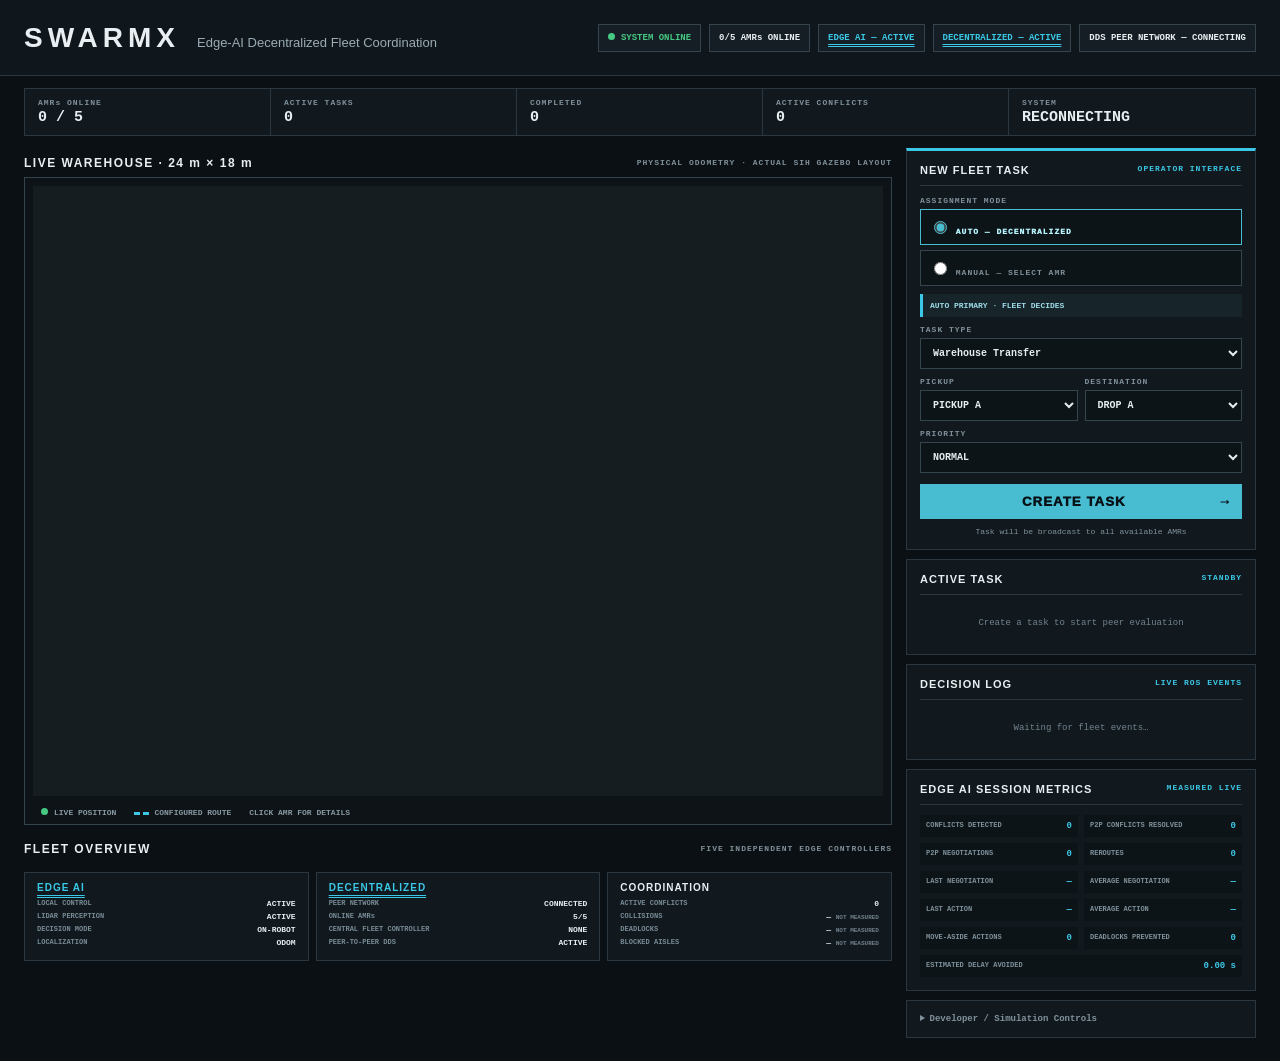
==== commit 2db4adf5: "Major Warrehouse Changes And Edge Ai Tests" ====
--- a/src/edge_ai_nav/edge_ai_nav/visualization/static/fleet_dashboard.html
+++ b/src/edge_ai_nav/edge_ai_nav/visualization/static/fleet_dashboard.html
@@ -1,10 +1,10 @@
 <!doctype html><html><head><meta charset="utf-8"><meta name="viewport" content="width=device-width,initial-scale=1"><title>SWARMX Fleet Command</title><link rel="stylesheet" href="fleet_dashboard.css"></head>
 <body><header><div class="brand"><h1>SWARMX</h1><p>Edge-AI Decentralized Fleet Coordination</p></div><div class="header-badges"><b class="online"><i></i>SYSTEM ONLINE</b><b><span id="active-robots">0/5</span> AMRs ONLINE</b><b class="core">EDGE AI — ACTIVE</b><b class="core">DECENTRALIZED — ACTIVE</b><b>DDS PEER NETWORK — <span id="peer-network">CONNECTING</span></b></div></header>
 <main><section class="summary"><div><span>AMRs ONLINE</span><b id="sum-online">0 / 5</b></div><div><span>ACTIVE TASKS</span><b id="sum-active">0</b></div><div><span>COMPLETED</span><b id="sum-completed">0</b></div><div><span>ACTIVE CONFLICTS</span><b id="sum-conflicts">0</b></div><div><span>SYSTEM</span><b id="system">WAITING FOR ROS</b></div></section>
-<section class="workspace"><div class="primary"><div class="section-title"><h2>LIVE WAREHOUSE · 24 m × 18 m</h2><span>PHYSICAL ODOMETRY · ACTUAL SIH GAZEBO LAYOUT</span></div>
+<section class="workspace"><div class="primary"><div class="section-title"><h2 id="warehouse-title">LIVE WAREHOUSE · 24 m × 18 m</h2><span>PHYSICAL ODOMETRY · ACTUAL SIH GAZEBO LAYOUT</span></div>
 <div class="map-shell"><svg id="warehouse-map" viewBox="0 0 1200 900" role="img" aria-label="Live SIH warehouse map"></svg><div id="robot-detail" class="robot-detail hidden"></div><div class="map-legend"><span><i class="live-dot"></i>LIVE POSITION</span><span><i class="route-dot"></i>CONFIGURED ROUTE</span><span>CLICK AMR FOR DETAILS</span></div></div>
 <div class="section-title fleet-title"><h2>FLEET OVERVIEW</h2><span>FIVE INDEPENDENT EDGE CONTROLLERS</span></div><div id="fleet" class="fleet"></div>
-<div class="status-panels"><div class="status-panel"><h3 class="core">EDGE AI</h3><p><span>LOCAL CONTROL</span><b>ACTIVE</b></p><p><span>LIDAR PERCEPTION</span><b>ACTIVE</b></p><p><span>DECISION MODE</span><b>ON-ROBOT</b></p><p><span>LOCALIZATION</span><b>ODOM</b></p></div><div class="status-panel"><h3 class="core">DECENTRALIZED</h3><p><span>PEER NETWORK</span><b id="peer-panel">CONNECTED</b></p><p><span>ONLINE AMRs</span><b id="online-panel">5/5</b></p><p><span>CENTRAL FLEET CONTROLLER</span><b>NONE</b></p><p><span>PEER-TO-PEER DDS</span><b>ACTIVE</b></p></div><div class="status-panel"><h3>COORDINATION</h3><p><span>ACTIVE CONFLICTS</span><b id="coord-conflicts">0</b></p><p><span>COLLISIONS</span><b>0 <small>DEFAULT</small></b></p><p><span>DEADLOCKS</span><b>0 <small>DEFAULT</small></b></p><p><span>BLOCKED AISLES</span><b>0 <small>DEFAULT</small></b></p></div></div></div>
+<div class="status-panels"><div class="status-panel"><h3 class="core">EDGE AI</h3><p><span>LOCAL CONTROL</span><b>ACTIVE</b></p><p><span>LIDAR PERCEPTION</span><b>ACTIVE</b></p><p><span>DECISION MODE</span><b>ON-ROBOT</b></p><p><span>LOCALIZATION</span><b>ODOM</b></p></div><div class="status-panel"><h3 class="core">DECENTRALIZED</h3><p><span>PEER NETWORK</span><b id="peer-panel">CONNECTED</b></p><p><span>ONLINE AMRs</span><b id="online-panel">5/5</b></p><p><span>CENTRAL FLEET CONTROLLER</span><b>NONE</b></p><p><span>PEER-TO-PEER DDS</span><b>ACTIVE</b></p></div><div class="status-panel"><h3>COORDINATION</h3><p><span>ACTIVE CONFLICTS</span><b id="coord-conflicts">0</b></p><p><span>COLLISIONS</span><b>— <small>NOT MEASURED</small></b></p><p><span>DEADLOCKS</span><b>— <small>NOT MEASURED</small></b></p><p><span>BLOCKED AISLES</span><b>— <small>NOT MEASURED</small></b></p></div></div></div>
 <aside><div class="panel task-form"><div class="panel-head"><span>NEW FLEET TASK</span><i>OPERATOR INTERFACE</i></div><label>ASSIGNMENT MODE</label><div class="assignment-picker"><label class="primary-mode"><input type="radio" name="assignment-mode" value="AUTO" checked> AUTO — DECENTRALIZED</label><label><input type="radio" name="assignment-mode" value="MANUAL"> MANUAL — SELECT AMR</label></div><div id="manual-robot-wrap" class="manual-robot hidden"><label>OPERATOR SELECTED AMR</label><select id="manual-robot"><option value="amr_alpha">ALPHA 1</option><option value="amr_bravo">ALPHA 2</option><option value="amr_charlie">ALPHA 3</option><option value="amr_delta">ALPHA 4</option><option value="amr_echo">ALPHA 5</option></select></div><div id="assignment-note" class="no-select">AUTO PRIMARY · FLEET DECIDES</div>
 <label>TASK TYPE</label><select id="type"><option value="WAREHOUSE_TRANSFER">Warehouse Transfer</option><option value="MATERIAL_PICKUP">Material Pickup</option><option value="DELIVERY">Delivery</option><option value="INSPECTION">Inspection</option><option value="RETURN_TO_LOADING_BAY">Return to Loading Bay</option></select>
 <div class="form-row"><div><label>PICKUP</label><select id="pickup"><option value="PICKUP_A">PICKUP A</option><option value="PICKUP_B">PICKUP B</option><option value="LOADING_BAY">LOADING BAY</option><option value="INTERSECTION_A">INTERSECTION A</option></select></div><div><label>DESTINATION</label><select id="destination"><option value="DROP_A">DROP A</option><option value="DROP_B">DROP B</option><option value="LOADING_BAY">LOADING BAY</option><option value="CHARGING_STATION">CHARGING STATION</option></select></div></div>
--- a/src/edge_ai_nav/edge_ai_nav/visualization/static/fleet_dashboard.css
+++ b/src/edge_ai_nav/edge_ai_nav/visualization/static/fleet_dashboard.css
@@ -11,3 +11,4 @@
 .assignment-picker .primary-mode{border-color:#48bdd2;color:#b8f5ff;font-weight:950}
 .assignment-picker input{accent-color:#48bdd2}
 .manual-robot.hidden{display:none}
+.mission-route.original-route{stroke:#aab3bc;stroke-width:2;stroke-dasharray:5 8;opacity:.30;filter:none}
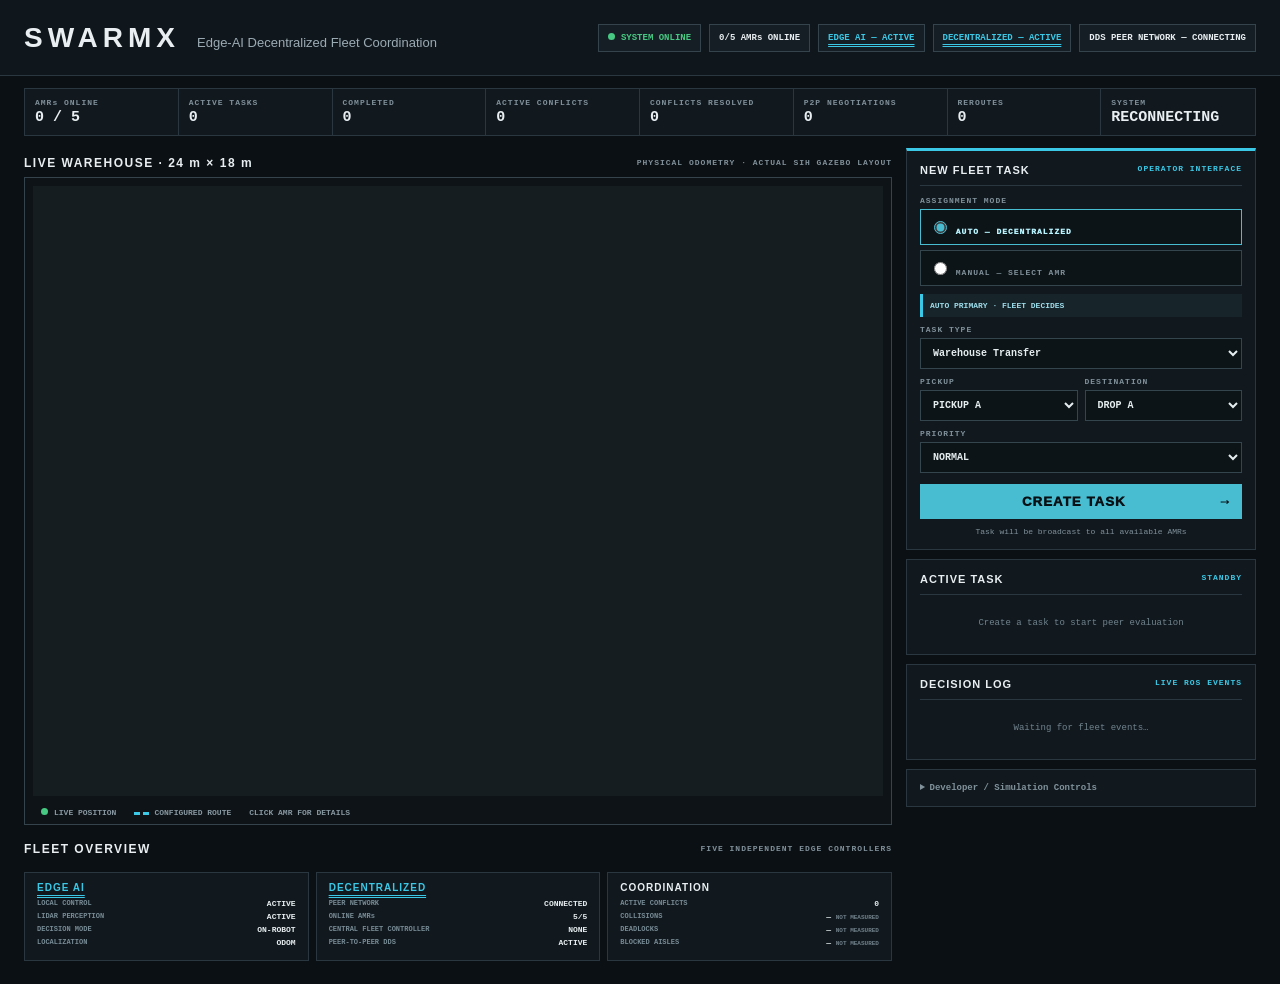
==== commit d52e64e6: "demo: stable pre-submission negotiation rollback" ====
--- a/src/edge_ai_nav/edge_ai_nav/visualization/static/fleet_dashboard.html
+++ b/src/edge_ai_nav/edge_ai_nav/visualization/static/fleet_dashboard.html
@@ -1,6 +1,6 @@
 <!doctype html><html><head><meta charset="utf-8"><meta name="viewport" content="width=device-width,initial-scale=1"><title>SWARMX Fleet Command</title><link rel="stylesheet" href="fleet_dashboard.css"></head>
 <body><header><div class="brand"><h1>SWARMX</h1><p>Edge-AI Decentralized Fleet Coordination</p></div><div class="header-badges"><b class="online"><i></i>SYSTEM ONLINE</b><b><span id="active-robots">0/5</span> AMRs ONLINE</b><b class="core">EDGE AI — ACTIVE</b><b class="core">DECENTRALIZED — ACTIVE</b><b>DDS PEER NETWORK — <span id="peer-network">CONNECTING</span></b></div></header>
-<main><section class="summary"><div><span>AMRs ONLINE</span><b id="sum-online">0 / 5</b></div><div><span>ACTIVE TASKS</span><b id="sum-active">0</b></div><div><span>COMPLETED</span><b id="sum-completed">0</b></div><div><span>ACTIVE CONFLICTS</span><b id="sum-conflicts">0</b></div><div><span>SYSTEM</span><b id="system">WAITING FOR ROS</b></div></section>
+<main><section class="summary"><div><span>AMRs ONLINE</span><b id="sum-online">0 / 5</b></div><div><span>ACTIVE TASKS</span><b id="sum-active">0</b></div><div><span>COMPLETED</span><b id="sum-completed">0</b></div><div><span>ACTIVE CONFLICTS</span><b id="sum-conflicts">0</b></div><div><span>CONFLICTS RESOLVED</span><b id="sum-resolved">0</b></div><div><span>P2P NEGOTIATIONS</span><b id="sum-negotiations">0</b></div><div><span>REROUTES</span><b id="sum-reroutes">0</b></div><div><span>SYSTEM</span><b id="system">WAITING FOR ROS</b></div></section>
 <section class="workspace"><div class="primary"><div class="section-title"><h2 id="warehouse-title">LIVE WAREHOUSE · 24 m × 18 m</h2><span>PHYSICAL ODOMETRY · ACTUAL SIH GAZEBO LAYOUT</span></div>
 <div class="map-shell"><svg id="warehouse-map" viewBox="0 0 1200 900" role="img" aria-label="Live SIH warehouse map"></svg><div id="robot-detail" class="robot-detail hidden"></div><div class="map-legend"><span><i class="live-dot"></i>LIVE POSITION</span><span><i class="route-dot"></i>CONFIGURED ROUTE</span><span>CLICK AMR FOR DETAILS</span></div></div>
 <div class="section-title fleet-title"><h2>FLEET OVERVIEW</h2><span>FIVE INDEPENDENT EDGE CONTROLLERS</span></div><div id="fleet" class="fleet"></div>
@@ -11,5 +11,4 @@
 <label>PRIORITY</label><select id="priority"><option value="1">LOW</option><option value="2" selected>NORMAL</option><option value="3">HIGH</option><option value="4">URGENT</option></select><button id="create">CREATE TASK <span>→</span></button><div id="dispatch" class="dispatch">Task will be broadcast to all available AMRs</div></div>
 <div class="panel task-watch"><div class="panel-head"><span>ACTIVE TASK</span><i id="task-state">STANDBY</i></div><div id="task-watch" class="empty">Create a task to start peer evaluation</div></div>
 <div class="panel event-panel"><div class="panel-head"><span>DECISION LOG</span><i>LIVE ROS EVENTS</i></div><div id="events" class="events"><div class="empty">Waiting for fleet events…</div></div></div>
-<div class="panel metric-panel"><div class="panel-head"><span>EDGE AI SESSION METRICS</span><i>MEASURED LIVE</i></div><div class="metric-grid"><span>CONFLICTS DETECTED<b id="m-detected">0</b></span><span>P2P CONFLICTS RESOLVED<b id="m-resolved">0</b></span><span>P2P NEGOTIATIONS<b id="m-negotiations">0</b></span><span>REROUTES<b id="m-reroutes">0</b></span><span>LAST NEGOTIATION<b id="m-last-decision">—</b></span><span>AVERAGE NEGOTIATION<b id="m-avg-decision">—</b></span><span>LAST ACTION<b id="m-last-action">—</b></span><span>AVERAGE ACTION<b id="m-avg-action">—</b></span><span>MOVE-ASIDE ACTIONS<b id="m-move-aside">0</b></span><span>DEADLOCKS PREVENTED<b id="m-deadlocks">0</b></span><span class="wide">ESTIMATED DELAY AVOIDED<b id="m-delay">0.00 s</b></span></div></div>
 <details class="panel developer"><summary>Developer / Simulation Controls</summary><p>Simulation controls remain available through the existing ROS launch and test tools.</p></details></aside></section></main><script src="fleet_dashboard.js"></script></body></html>
--- a/src/edge_ai_nav/edge_ai_nav/visualization/static/fleet_dashboard.css
+++ b/src/edge_ai_nav/edge_ai_nav/visualization/static/fleet_dashboard.css
@@ -12,3 +12,4 @@
 .assignment-picker input{accent-color:#48bdd2}
 .manual-robot.hidden{display:none}
 .mission-route.original-route{stroke:#aab3bc;stroke-width:2;stroke-dasharray:5 8;opacity:.30;filter:none}
+.summary{grid-template-columns:repeat(auto-fit,minmax(135px,1fr))}.summary div{padding:9px 10px}
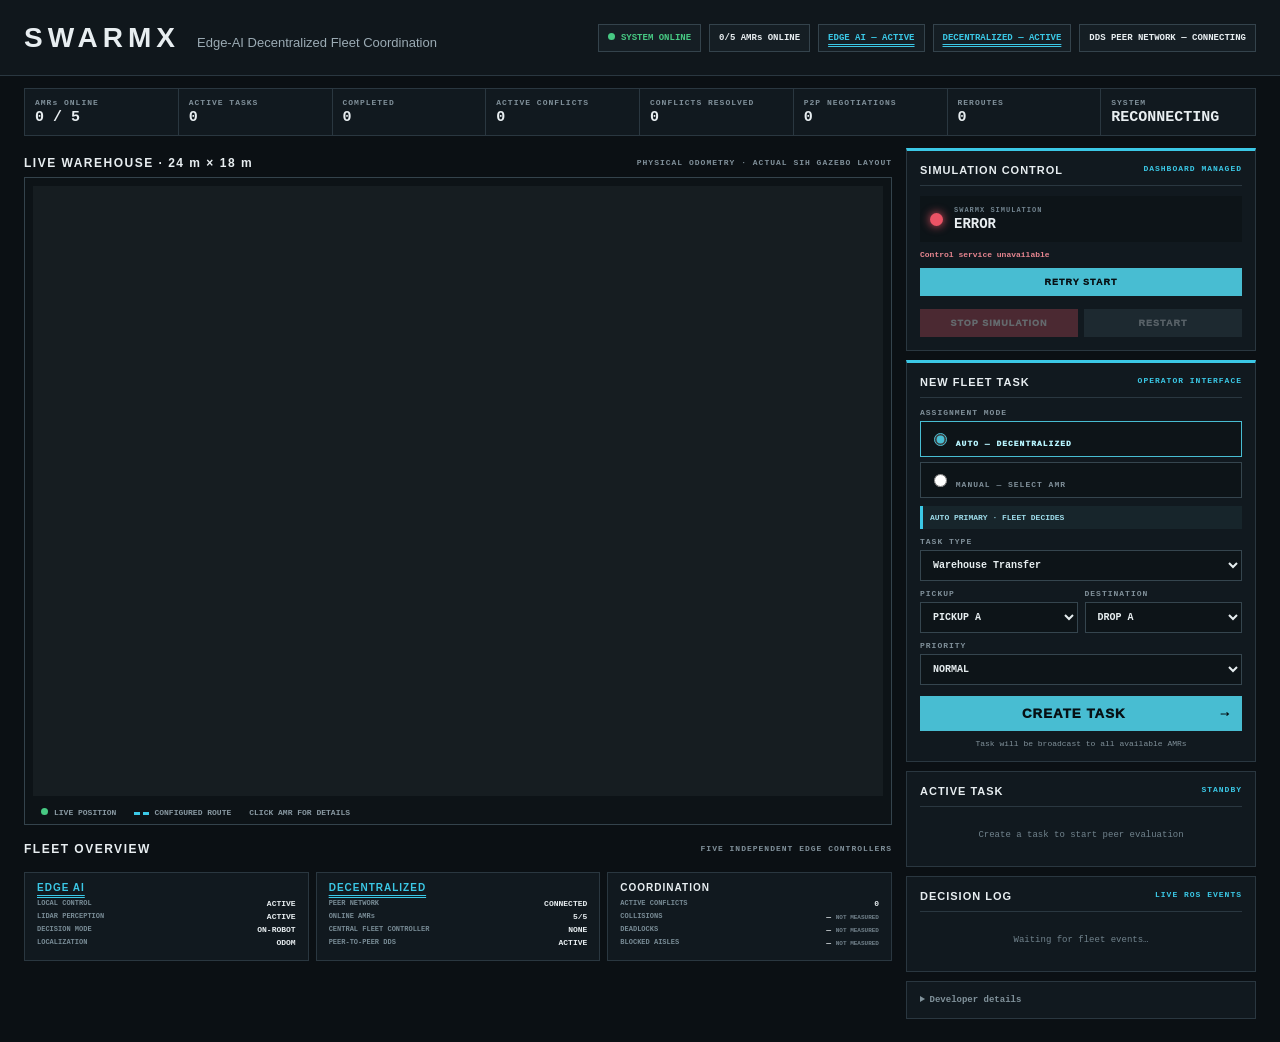
==== commit bf8b0930: "Start Stop The Sim Using Dashboard" ====
--- a/src/edge_ai_nav/edge_ai_nav/visualization/static/fleet_dashboard.html
+++ b/src/edge_ai_nav/edge_ai_nav/visualization/static/fleet_dashboard.html
@@ -5,10 +5,10 @@
 <div class="map-shell"><svg id="warehouse-map" viewBox="0 0 1200 900" role="img" aria-label="Live SIH warehouse map"></svg><div id="robot-detail" class="robot-detail hidden"></div><div class="map-legend"><span><i class="live-dot"></i>LIVE POSITION</span><span><i class="route-dot"></i>CONFIGURED ROUTE</span><span>CLICK AMR FOR DETAILS</span></div></div>
 <div class="section-title fleet-title"><h2>FLEET OVERVIEW</h2><span>FIVE INDEPENDENT EDGE CONTROLLERS</span></div><div id="fleet" class="fleet"></div>
 <div class="status-panels"><div class="status-panel"><h3 class="core">EDGE AI</h3><p><span>LOCAL CONTROL</span><b>ACTIVE</b></p><p><span>LIDAR PERCEPTION</span><b>ACTIVE</b></p><p><span>DECISION MODE</span><b>ON-ROBOT</b></p><p><span>LOCALIZATION</span><b>ODOM</b></p></div><div class="status-panel"><h3 class="core">DECENTRALIZED</h3><p><span>PEER NETWORK</span><b id="peer-panel">CONNECTED</b></p><p><span>ONLINE AMRs</span><b id="online-panel">5/5</b></p><p><span>CENTRAL FLEET CONTROLLER</span><b>NONE</b></p><p><span>PEER-TO-PEER DDS</span><b>ACTIVE</b></p></div><div class="status-panel"><h3>COORDINATION</h3><p><span>ACTIVE CONFLICTS</span><b id="coord-conflicts">0</b></p><p><span>COLLISIONS</span><b>— <small>NOT MEASURED</small></b></p><p><span>DEADLOCKS</span><b>— <small>NOT MEASURED</small></b></p><p><span>BLOCKED AISLES</span><b>— <small>NOT MEASURED</small></b></p></div></div></div>
-<aside><div class="panel task-form"><div class="panel-head"><span>NEW FLEET TASK</span><i>OPERATOR INTERFACE</i></div><label>ASSIGNMENT MODE</label><div class="assignment-picker"><label class="primary-mode"><input type="radio" name="assignment-mode" value="AUTO" checked> AUTO — DECENTRALIZED</label><label><input type="radio" name="assignment-mode" value="MANUAL"> MANUAL — SELECT AMR</label></div><div id="manual-robot-wrap" class="manual-robot hidden"><label>OPERATOR SELECTED AMR</label><select id="manual-robot"><option value="amr_alpha">ALPHA 1</option><option value="amr_bravo">ALPHA 2</option><option value="amr_charlie">ALPHA 3</option><option value="amr_delta">ALPHA 4</option><option value="amr_echo">ALPHA 5</option></select></div><div id="assignment-note" class="no-select">AUTO PRIMARY · FLEET DECIDES</div>
+<aside><div class="panel simulation-control"><div class="panel-head"><span>SIMULATION CONTROL</span><i>DASHBOARD MANAGED</i></div><div class="simulation-state"><i id="simulation-dot"></i><div><span>SWARMX SIMULATION</span><b id="simulation-state">CHECKING…</b></div></div><p id="simulation-error" class="simulation-error"></p><div class="simulation-buttons"><button id="simulation-start">START SIMULATION</button><button id="simulation-stop" class="danger">STOP SIMULATION</button><button id="simulation-restart" class="secondary">RESTART</button></div></div><div class="panel task-form"><div class="panel-head"><span>NEW FLEET TASK</span><i>OPERATOR INTERFACE</i></div><label>ASSIGNMENT MODE</label><div class="assignment-picker"><label class="primary-mode"><input type="radio" name="assignment-mode" value="AUTO" checked> AUTO — DECENTRALIZED</label><label><input type="radio" name="assignment-mode" value="MANUAL"> MANUAL — SELECT AMR</label></div><div id="manual-robot-wrap" class="manual-robot hidden"><label>OPERATOR SELECTED AMR</label><select id="manual-robot"><option value="amr_alpha">ALPHA 1</option><option value="amr_bravo">ALPHA 2</option><option value="amr_charlie">ALPHA 3</option><option value="amr_delta">ALPHA 4</option><option value="amr_echo">ALPHA 5</option></select></div><div id="assignment-note" class="no-select">AUTO PRIMARY · FLEET DECIDES</div>
 <label>TASK TYPE</label><select id="type"><option value="WAREHOUSE_TRANSFER">Warehouse Transfer</option><option value="MATERIAL_PICKUP">Material Pickup</option><option value="DELIVERY">Delivery</option><option value="INSPECTION">Inspection</option><option value="RETURN_TO_LOADING_BAY">Return to Loading Bay</option></select>
 <div class="form-row"><div><label>PICKUP</label><select id="pickup"><option value="PICKUP_A">PICKUP A</option><option value="PICKUP_B">PICKUP B</option><option value="LOADING_BAY">LOADING BAY</option><option value="INTERSECTION_A">INTERSECTION A</option></select></div><div><label>DESTINATION</label><select id="destination"><option value="DROP_A">DROP A</option><option value="DROP_B">DROP B</option><option value="LOADING_BAY">LOADING BAY</option><option value="CHARGING_STATION">CHARGING STATION</option></select></div></div>
 <label>PRIORITY</label><select id="priority"><option value="1">LOW</option><option value="2" selected>NORMAL</option><option value="3">HIGH</option><option value="4">URGENT</option></select><button id="create">CREATE TASK <span>→</span></button><div id="dispatch" class="dispatch">Task will be broadcast to all available AMRs</div></div>
 <div class="panel task-watch"><div class="panel-head"><span>ACTIVE TASK</span><i id="task-state">STANDBY</i></div><div id="task-watch" class="empty">Create a task to start peer evaluation</div></div>
 <div class="panel event-panel"><div class="panel-head"><span>DECISION LOG</span><i>LIVE ROS EVENTS</i></div><div id="events" class="events"><div class="empty">Waiting for fleet events…</div></div></div>
-<details class="panel developer"><summary>Developer / Simulation Controls</summary><p>Simulation controls remain available through the existing ROS launch and test tools.</p></details></aside></section></main><script src="fleet_dashboard.js"></script></body></html>
+<details class="panel developer"><summary>Developer details</summary><p>The dashboard uses the fixed demo-safe launch profile: RViz ON, Nav2 OFF, controllers initially disabled. It never accepts browser-provided shell commands.</p></details></aside></section></main><script src="fleet_dashboard.js"></script></body></html>
--- a/src/edge_ai_nav/edge_ai_nav/visualization/static/fleet_dashboard.css
+++ b/src/edge_ai_nav/edge_ai_nav/visualization/static/fleet_dashboard.css
@@ -11,5 +11,17 @@
 .assignment-picker .primary-mode{border-color:#48bdd2;color:#b8f5ff;font-weight:950}
 .assignment-picker input{accent-color:#48bdd2}
 .manual-robot.hidden{display:none}
+.simulation-control{border-top:3px solid var(--cyan)}
+.simulation-state{display:flex;align-items:center;gap:11px;background:#0d1418;padding:10px}
+.simulation-state>i{width:13px;height:13px;border-radius:50%;background:#788892;box-shadow:0 0 0 4px #78889220}
+.simulation-state span{display:block;color:#71838e;font:700 7px ui-monospace,monospace;letter-spacing:1px}
+.simulation-state b{font:900 14px ui-monospace,monospace}
+.simulation-control[data-state="RUNNING"] .simulation-state>i{background:var(--green);box-shadow:0 0 12px var(--green)}
+.simulation-control[data-state="STARTING"] .simulation-state>i,.simulation-control[data-state="STOPPING"] .simulation-state>i{background:var(--amber);animation:sim-pulse .8s infinite alternate}
+.simulation-control[data-state="ERROR"] .simulation-state>i{background:#ec5365;box-shadow:0 0 10px #ec5365}
+.simulation-control[data-state="EXTERNAL"] .simulation-state>i{background:#8d75e6;box-shadow:0 0 10px #8d75e6}
+.simulation-error{min-height:12px;margin:7px 0 0;color:#e98791;font:700 8px ui-monospace,monospace;line-height:1.4}
+.simulation-buttons{display:grid;grid-template-columns:1fr 1fr;gap:6px}.simulation-buttons button{margin-top:7px;font-size:9px;padding:9px 5px}.simulation-buttons button:first-child{grid-column:1/-1}.simulation-buttons .danger{background:#b64956;color:#fff}.simulation-buttons .secondary{background:#344852;color:#dce8ed}.simulation-buttons button:disabled{cursor:not-allowed;opacity:.35}
+@keyframes sim-pulse{to{opacity:.35;transform:scale(.75)}}
 .mission-route.original-route{stroke:#aab3bc;stroke-width:2;stroke-dasharray:5 8;opacity:.30;filter:none}
 .summary{grid-template-columns:repeat(auto-fit,minmax(135px,1fr))}.summary div{padding:9px 10px}
